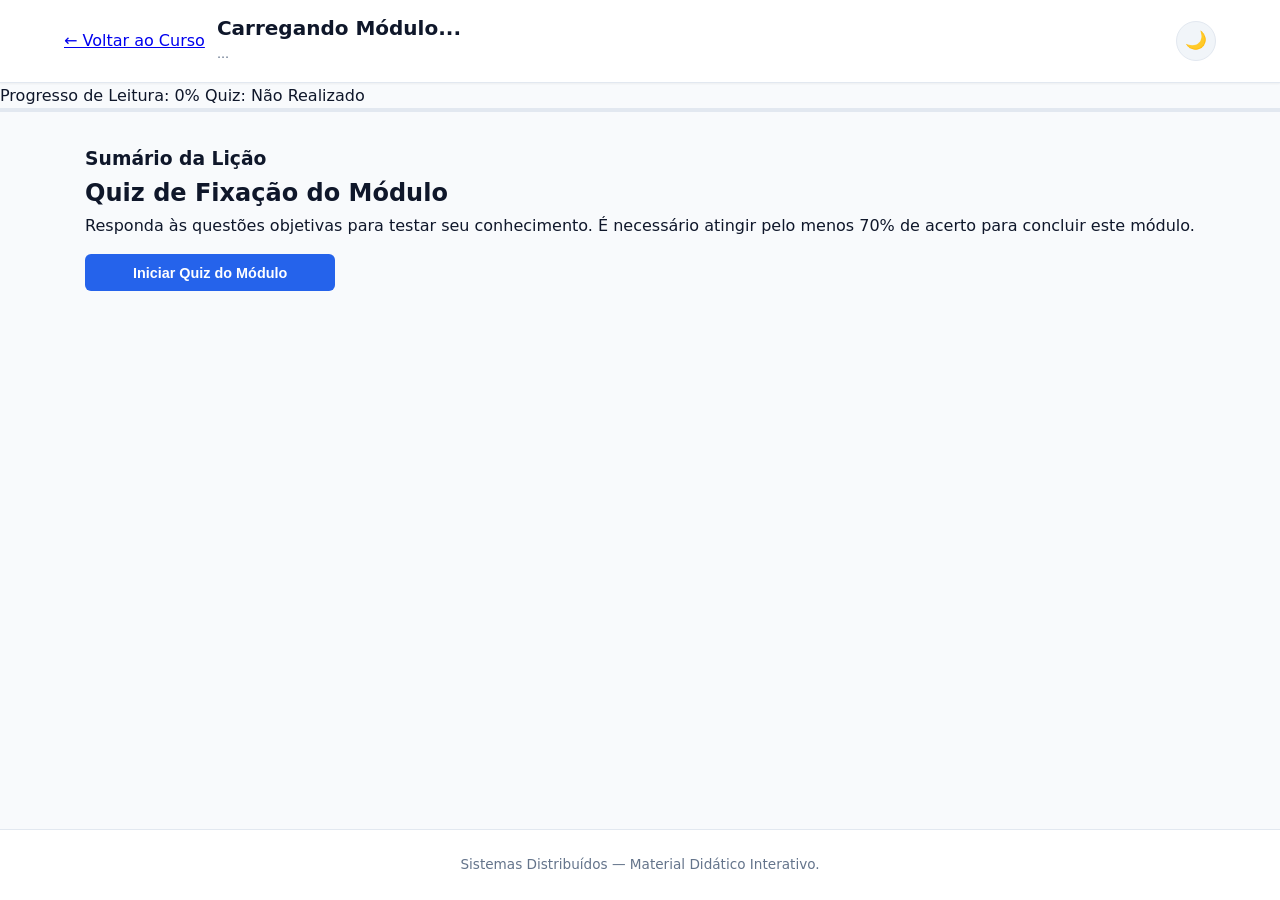
==== modulo.html @ 587e87c5 "feat: Adicionar estrutura inicial para modulo.html" ====
<!DOCTYPE html>
<html lang="pt-BR" data-theme="light">
<head>
    <meta charset="UTF-8">
    <meta name="viewport" content="width=device-width, initial-scale=1.0">
    <title>Módulo de Estudo — Sistemas Distribuídos</title>
    <link rel="stylesheet" href="css/style.css">
    <link rel="stylesheet" href="css/components.css">
</head>
<body>

    <!-- Header com Navegação de Retorno -->
    <header class="main-header">
        <div class="header-container">
            <div class="brand">
                <a href="index.html" class="btn-back" title="Voltar ao Dashboard">← Voltar ao Curso</a>
                <div class="brand-text">
                    <h1 id="module-page-title">Carregando Módulo...</h1>
                    <span id="module-page-subtitle" class="brand-sub">...</span>
                </div>
            </div>

            <div class="header-actions">
                <button id="theme-toggle" class="btn-icon" aria-label="Alternar modo escuro">
                    <span class="theme-icon">🌙</span>
                </button>
            </div>
        </div>
    </header>

    <!-- Barra de Progresso de Leitura do Módulo -->
    <div class="sticky-progress-container">
        <div class="progress-info-bar">
            <span id="reading-status">Progresso de Leitura: 0%</span>
            <span id="quiz-status-badge" class="status-badge">Quiz: Não Realizado</span>
        </div>
        <div class="progress-bar-bg" style="height: 4px; border-radius: 0;">
            <div id="reading-progress-fill" class="progress-bar-fill" style="width: 0%;"></div>
        </div>
    </div>

    <!-- Conteúdo Principal da Lição -->
    <main class="main-container module-reading-container">
        <div class="module-layout">
            <!-- Sumário Lateral / Navegação do Conteúdo -->
            <aside class="module-sidebar">
                <div class="sidebar-card">
                    <h3>Sumário da Lição</h3>
                    <nav id="module-toc" class="toc-nav">
                        <!-- Links gerados dinamicamente via JS -->
                    </nav>
                </div>
            </aside>

            <!-- Artigo com o Conteúdo Didático -->
            <article class="module-content">
                <div id="sections-wrapper">
                    <!-- Seções do Módulo injetadas dinamicamente -->
                </div>

                <!-- Seção do Quiz do Módulo -->
                <section id="module-quiz-section" class="quiz-section-container">
                    <div class="quiz-header">
                        <h2>Quiz de Fixação do Módulo</h2>
                        <p>Responda às questões objetivas para testar seu conhecimento. É necessário atingir pelo menos 70% de acerto para concluir este módulo.</p>
                    </div>
                    <div id="quiz-container">
                        <!-- Quiz e questões injetados dinamicamente -->
                        <button id="btn-start-quiz" class="btn-primary" style="max-width: 250px; margin-top: 1rem;">
                            Iniciar Quiz do Módulo
                        </button>
                    </div>
                </section>
            </article>
        </div>
    </main>

    <footer class="main-footer">
        <div class="footer-container">
            <p>Sistemas Distribuídos — Material Didático Interativo.</p>
        </div>
    </footer>

    <!-- Scripts em Ordem de Dependência -->
    <script src="js/progress.js"></script>
    <script src="js/data-course.js"></script>
    <script src="js/data-questions.js"></script>
    <script src="js/quiz-engine.js"></script>
    <script src="js/modulo-app.js"></script>
</body>
</html>
---- css/style.css ----
/* ==========================================================================
   1. VARIÁVEIS CSS E DESIGN SYSTEM (MODO CLARO E ESCURO)
   ========================================================================== */
:root {
    /* Cores de Fundo */
    --bg-primary: #f8fafc;
    --bg-card: #ffffff;
    --bg-header: #ffffff;
    --bg-secondary: #f1f5f9;
    
    /* Cores de Texto */
    --text-primary: #0f172a;
    --text-secondary: #475569;
    --text-muted: #64748b;
    
    /* Cores da Marca e Ações */
    --primary-color: #2563eb;
    --primary-hover: #1d4ed8;
    --primary-light: #eff6ff;
    
    /* Status e Feedback */
    --success-color: #16a34a;
    --success-light: #f0fdf4;
    --warning-color: #d97706;
    --warning-light: #fffbeb;
    --danger-color: #dc2626;
    --danger-light: #fef2f2;
    
    /* Bordas e Sombras */
    --border-color: #e2e8f0;
    --border-hover: #cbd5e1;
    --shadow-sm: 0 1px 2px 0 rgba(0, 0, 0, 0.05);
    --shadow-md: 0 4px 6px -1px rgba(0, 0, 0, 0.1), 0 2px 4px -1px rgba(0, 0, 0, 0.06);
    --shadow-lg: 0 10px 15px -3px rgba(0, 0, 0, 0.1), 0 4px 6px -2px rgba(0, 0, 0, 0.05);
    
    /* Transições e Raios de Borda */
    --radius-sm: 6px;
    --radius-md: 10px;
    --radius-lg: 16px;
    --transition-fast: 0.2s ease;
    --transition-normal: 0.3s ease;
}

[data-theme="dark"] {
    --bg-primary: #0f172a;
    --bg-card: #1e293b;
    --bg-header: #1e293b;
    --bg-secondary: #334155;
    
    --text-primary: #f8fafc;
    --text-secondary: #cbd5e1;
    --text-muted: #94a3b8;
    
    --primary-color: #3b82f6;
    --primary-hover: #60a5fa;
    --primary-light: #1e3a8a;
    
    --success-color: #22c55e;
    --success-light: #14532d;
    --warning-color: #f59e0b;
    --warning-light: #78350f;
    --danger-color: #ef4444;
    --danger-light: #7f1d1d;
    
    --border-color: #334155;
    --border-hover: #475569;
    --shadow-sm: 0 1px 2px 0 rgba(0, 0, 0, 0.3);
    --shadow-md: 0 4px 6px -1px rgba(0, 0, 0, 0.4);
    --shadow-lg: 0 10px 15px -3px rgba(0, 0, 0, 0.5);
}

/* ==========================================================================
   2. RESET E ESTILOS BASE
   ========================================================================== */
* {
    margin: 0;
    padding: 0;
    box-sizing: border-box;
}

body {
    font-family: system-ui, -apple-system, BlinkMacSystemFont, 'Segoe UI', Roboto, Oxygen, Ubuntu, Cantarell, sans-serif;
    background-color: var(--bg-primary);
    color: var(--text-primary);
    line-height: 1.6;
    transition: background-color var(--transition-normal), color var(--transition-normal);
    min-height: 100vh;
    display: flex;
    flex-direction: column;
}

/* Acessibilidade - Foco Visível */
:focus-visible {
    outline: 3px solid var(--primary-color);
    outline-offset: 2px;
}

/* ==========================================================================
   3. HEADER PRINCIPAL E BARRA DE NAVEGAÇÃO
   ========================================================================== */
.main-header {
    background-color: var(--bg-header);
    border-bottom: 1px solid var(--border-color);
    position: sticky;
    top: 0;
    z-index: 100;
    box-shadow: var(--shadow-sm);
}

.header-container {
    max-width: 1200px;
    margin: 0 auto;
    padding: 1rem 1.5rem;
    display: flex;
    justify-content: space-between;
    align-items: center;
}

.brand {
    display: flex;
    align-items: center;
    gap: 0.75rem;
}

.brand-icon {
    font-size: 1.8rem;
}

.brand-text h1 {
    font-size: 1.25rem;
    font-weight: 700;
    line-height: 1.2;
    color: var(--text-primary);
}

.brand-sub {
    font-size: 0.8rem;
    color: var(--text-muted);
}

.header-actions {
    display: flex;
    align-items: center;
    gap: 0.75rem;
}

/* Botões utilitários do header */
.btn-icon {
    background: var(--bg-secondary);
    border: 1px solid var(--border-color);
    color: var(--text-primary);
    width: 40px;
    height: 40px;
    border-radius: 50%;
    display: flex;
    align-items: center;
    justify-content: center;
    cursor: pointer;
    font-size: 1.1rem;
    transition: background-color var(--transition-fast);
}

.btn-icon:hover {
    background-color: var(--border-color);
}

.btn-outline-danger {
    background: transparent;
    border: 1px solid var(--danger-color);
    color: var(--danger-color);
    padding: 0.4rem 0.8rem;
    border-radius: var(--radius-sm);
    font-size: 0.85rem;
    font-weight: 600;
    cursor: pointer;
    transition: all var(--transition-fast);
}

.btn-outline-danger:hover {
    background-color: var(--danger-color);
    color: #ffffff;
}

/* ==========================================================================
   4. LAYOUT PRINCIPAL E HERO CARD
   ========================================================================== */
.main-container {
    max-width: 1200px;
    margin: 2rem auto;
    padding: 0 1.5rem;
    flex: 1;
}

.hero-card {
    background-color: var(--bg-card);
    border: 1px solid var(--border-color);
    border-radius: var(--radius-lg);
    padding: 2rem;
    box-shadow: var(--shadow-md);
    display: grid;
    grid-template-columns: 1fr 340px;
    gap: 2rem;
    align-items: center;
    margin-bottom: 2.5rem;
}

.hero-content h2 {
    font-size: 1.75rem;
    color: var(--text-primary);
    margin-bottom: 0.75rem;
}

.hero-content p {
    color: var(--text-secondary);
    font-size: 1rem;
    margin-bottom: 1.5rem;
}

.hero-instructions {
    display: flex;
    flex-direction: column;
    gap: 0.75rem;
}

.instruction-item {
    display: flex;
    align-items: center;
    gap: 0.75rem;
    font-size: 0.9rem;
    color: var(--text-secondary);
}

.step-num {
    background-color: var(--primary-light);
    color: var(--primary-color);
    font-weight: 700;
    width: 28px;
    height: 28px;
    border-radius: 50%;
    display: flex;
    align-items: center;
    justify-content: center;
    flex-shrink: 0;
}

/* Painel do Progresso Global */
.global-progress-card {
    background-color: var(--bg-secondary);
    border: 1px solid var(--border-color);
    border-radius: var(--radius-md);
    padding: 1.5rem;
    text-align: center;
}

.global-progress-card h3 {
    font-size: 1.1rem;
    margin-bottom: 1rem;
    color: var(--text-primary);
}

.progress-circle-container {
    margin: 0 auto 1rem auto;
}

.progress-text-display span {
    display: block;
    font-size: 2.5rem;
    font-weight: 800;
    color: var(--primary-color);
    line-height: 1;
}

.progress-text-display small {
    font-size: 0.85rem;
    color: var(--text-muted);
}

.progress-bar-wrapper {
    margin-bottom: 1.25rem;
}

.progress-bar-bg {
    background-color: var(--border-color);
    height: 10px;
    border-radius: 5px;
    overflow: hidden;
}

.progress-bar-fill {
    background-color: var(--primary-color);
    height: 100%;
    transition: width 0.5s ease-in-out;
}

.stats-summary {
    display: grid;
    grid-template-columns: 1fr 1fr;
    gap: 0.75rem;
    border-top: 1px solid var(--border-color);
    padding-top: 1rem;
}

.stat-box {
    display: flex;
    flex-direction: column;
}

.stat-number {
    font-weight: 700;
    font-size: 1.1rem;
    color: var(--text-primary);
}

.stat-label {
    font-size: 0.75rem;
    color: var(--text-muted);
}

/* ==========================================================================
   5. GRADE DE MÓDULOS E CARDS INDIVIDUAIS
   ========================================================================== */
.modules-section {
    margin-bottom: 3rem;
}

.section-title-group {
    margin-bottom: 1.5rem;
}

.section-title-group h2 {
    font-size: 1.5rem;
    color: var(--text-primary);
}

.section-title-group p {
    color: var(--text-muted);
    font-size: 0.95rem;
}

.modules-grid {
    display: grid;
    grid-template-columns: repeat(auto-fit, minmax(270px, 1fr));
    gap: 1.5rem;
}

.module-card {
    background-color: var(--bg-card);
    border: 1px solid var(--border-color);
    border-radius: var(--radius-md);
    padding: 1.5rem;
    display: flex;
    flex-direction: column;
    justify-content: space-between;
    transition: transform var(--transition-fast), box-shadow var(--transition-fast), border-color var(--transition-fast);
}

.module-card:hover {
    transform: translateY(-3px);
    box-shadow: var(--shadow-lg);
    border-color: var(--border-hover);
}

.module-card-header {
    display: flex;
    justify-content: space-between;
    align-items: flex-start;
    margin-bottom: 1rem;
}

.module-number {
    font-size: 0.8rem;
    font-weight: 700;
    text-transform: uppercase;
    color: var(--primary-color);
    background-color: var(--primary-light);
    padding: 0.25rem 0.6rem;
    border-radius: var(--radius-sm);
}

.module-status-badge {
    font-size: 0.75rem;
    font-weight: 600;
    padding: 0.25rem 0.6rem;
    border-radius: 12px;
}

.status-pendente {
    background-color: var(--bg-secondary);
    color: var(--text-muted);
}

.status-andamento {
    background-color: var(--warning-light);
    color: var(--warning-color);
}

.status-concluido {
    background-color: var(--success-light);
    color: var(--success-color);
}

.module-title {
    font-size: 1.15rem;
    color: var(--text-primary);
    margin-bottom: 0.5rem;
    line-height: 1.3;
}

.module-description {
    font-size: 0.88rem;
    color: var(--text-secondary);
    margin-bottom: 1.25rem;
    display: -webkit-box;
    -webkit-line-clamp: 3;
    line-clamp: 3;
    -webkit-box-orient: vertical;
    overflow: hidden;
}

.module-card-footer {
    border-top: 1px solid var(--border-color);
    padding-top: 1rem;
}

.module-progress-info {
    display: flex;
    justify-content: space-between;
    font-size: 0.8rem;
    color: var(--text-muted);
    margin-bottom: 0.4rem;
}

.btn-primary {
    display: inline-block;
    width: 100%;
    text-align: center;
    background-color: var(--primary-color);
    color: #ffffff;
    padding: 0.65rem 1rem;
    border-radius: var(--radius-sm);
    font-weight: 600;
    font-size: 0.9rem;
    text-decoration: none;
    border: none;
    cursor: pointer;
    transition: background-color var(--transition-fast);
}

.btn-primary:hover {
    background-color: var(--primary-hover);
}

.btn-primary.disabled {
    background-color: var(--border-color);
    color: var(--text-muted);
    cursor: not-allowed;
    pointer-events: none;
}

/* ==========================================================================
   6. SEÇÃO E CARD DO SIMULADO FINAL
   ========================================================================== */
.exam-card {
    background-color: var(--bg-card);
    border: 2px dashed var(--border-color);
    border-radius: var(--radius-lg);
    padding: 2rem;
    display: flex;
    justify-content: space-between;
    align-items: center;
    gap: 2rem;
    position: relative;
    transition: all var(--transition-normal);
}

.exam-card.unlocked {
    border-style: solid;
    border-color: var(--success-color);
    background-color: var(--success-light);
}

.exam-badge {
    position: absolute;
    top: -12px;
    left: 24px;
    background-color: var(--bg-secondary);
    color: var(--text-muted);
    border: 1px solid var(--border-color);
    padding: 0.2rem 0.8rem;
    border-radius: 12px;
    font-size: 0.8rem;
    font-weight: 700;
}

.exam-card.unlocked .exam-badge {
    background-color: var(--success-color);
    color: #ffffff;
    border-color: var(--success-color);
}

.exam-content h3 {
    font-size: 1.3rem;
    color: var(--text-primary);
    margin-bottom: 0.5rem;
}

.exam-content p {
    color: var(--text-secondary);
    font-size: 0.92rem;
    max-width: 750px;
}

.exam-action {
    min-width: 220px;
}

/* ==========================================================================
   7. RODAPÉ
   ========================================================================== */
.main-footer {
    background-color: var(--bg-header);
    border-top: 1px solid var(--border-color);
    padding: 1.5rem;
    text-align: center;
    color: var(--text-muted);
    font-size: 0.85rem;
    margin-top: auto;
}

/* ==========================================================================
   8. RESPONSIVIDADE E MEDIA QUERIES (390px, 768px, 1440px)
   ========================================================================== */

/* Tablets (até 768px) */
@media (max-width: 768px) {
    .hero-card {
        grid-template-columns: 1fr;
        padding: 1.5rem;
    }
    
    .exam-card {
        flex-direction: column;
        align-items: flex-start;
    }
    
    .exam-action {
        width: 100%;
    }
}

/* Celulares (390px e menores) */
@media (max-width: 390px) {
    .header-container {
        padding: 0.8rem 1rem;
    }
    
    .brand-text h1 {
        font-size: 1.05rem;
    }
    
    .brand-sub {
        display: none;
    }
    
    .main-container {
        padding: 0 1rem;
        margin: 1.2rem auto;
    }
    
    .hero-content h2 {
        font-size: 1.4rem;
    }
    
    .modules-grid {
        grid-template-columns: 1fr;
    }
}
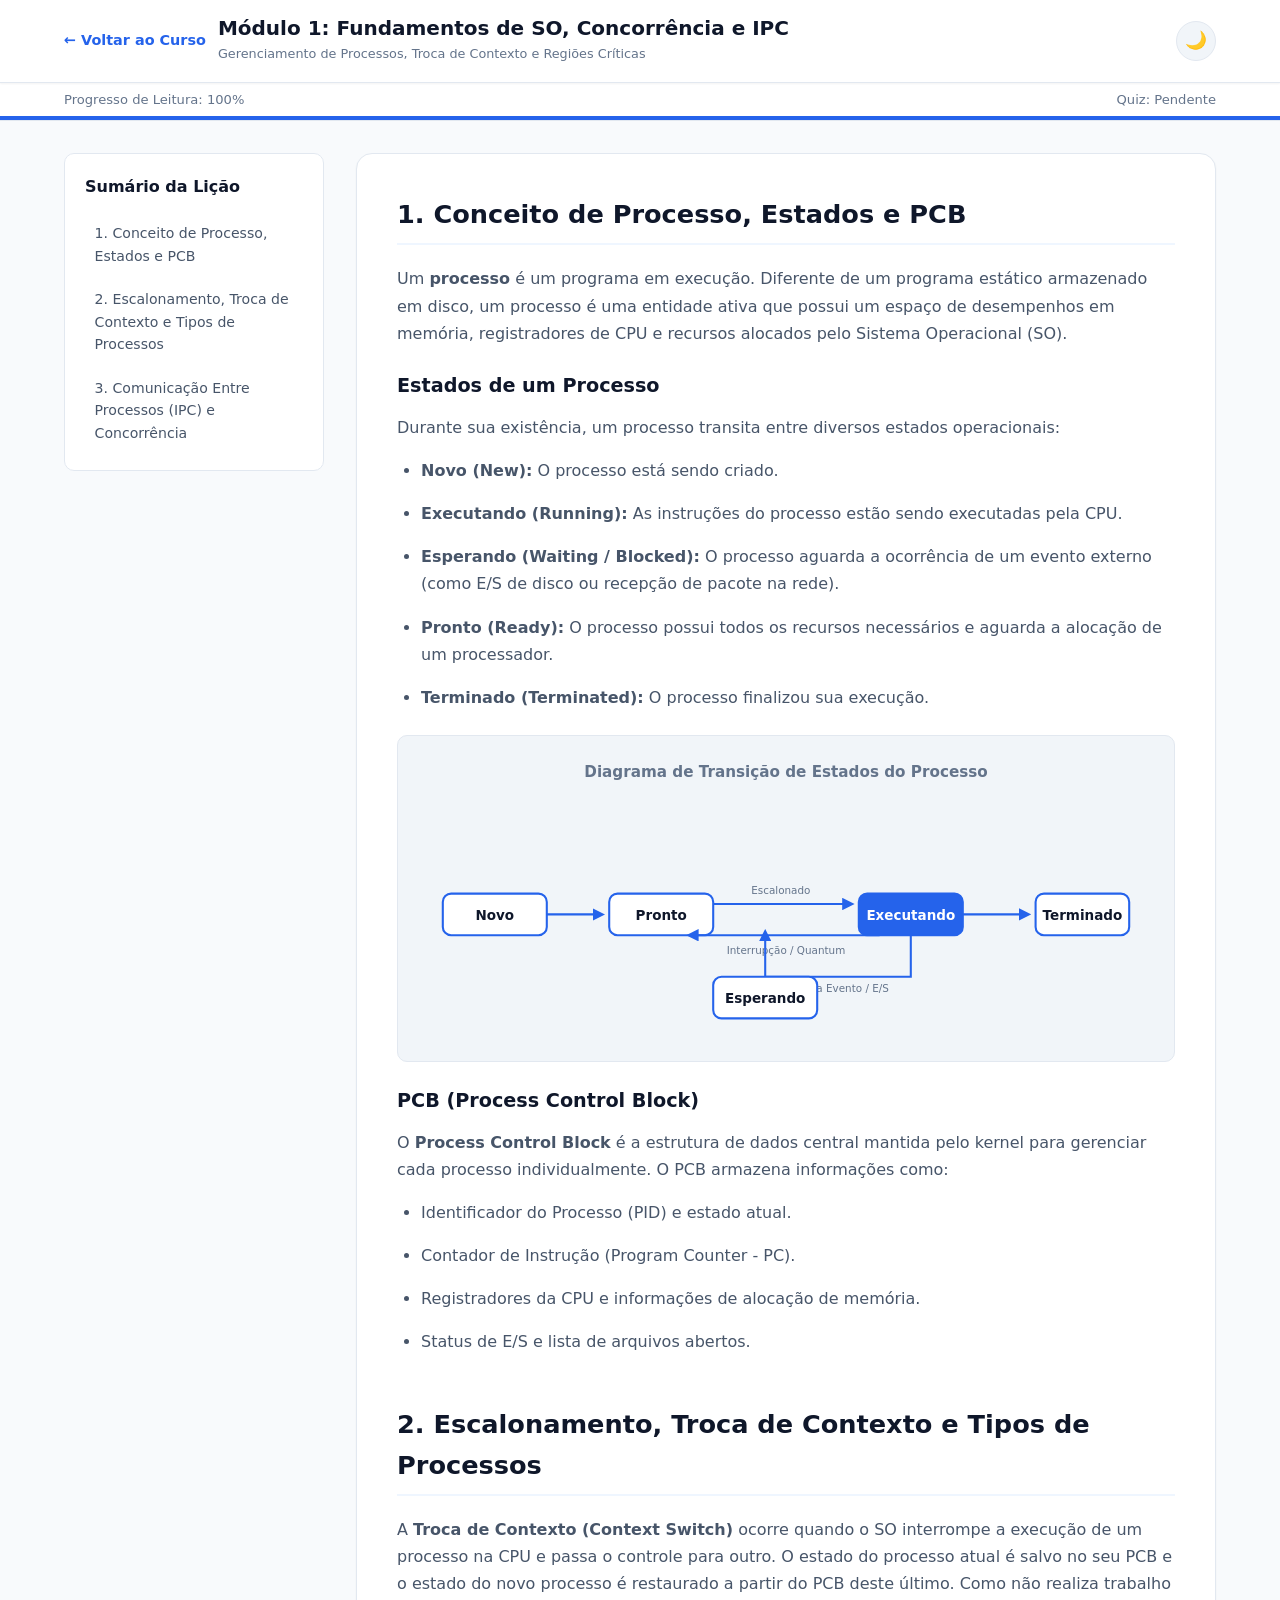
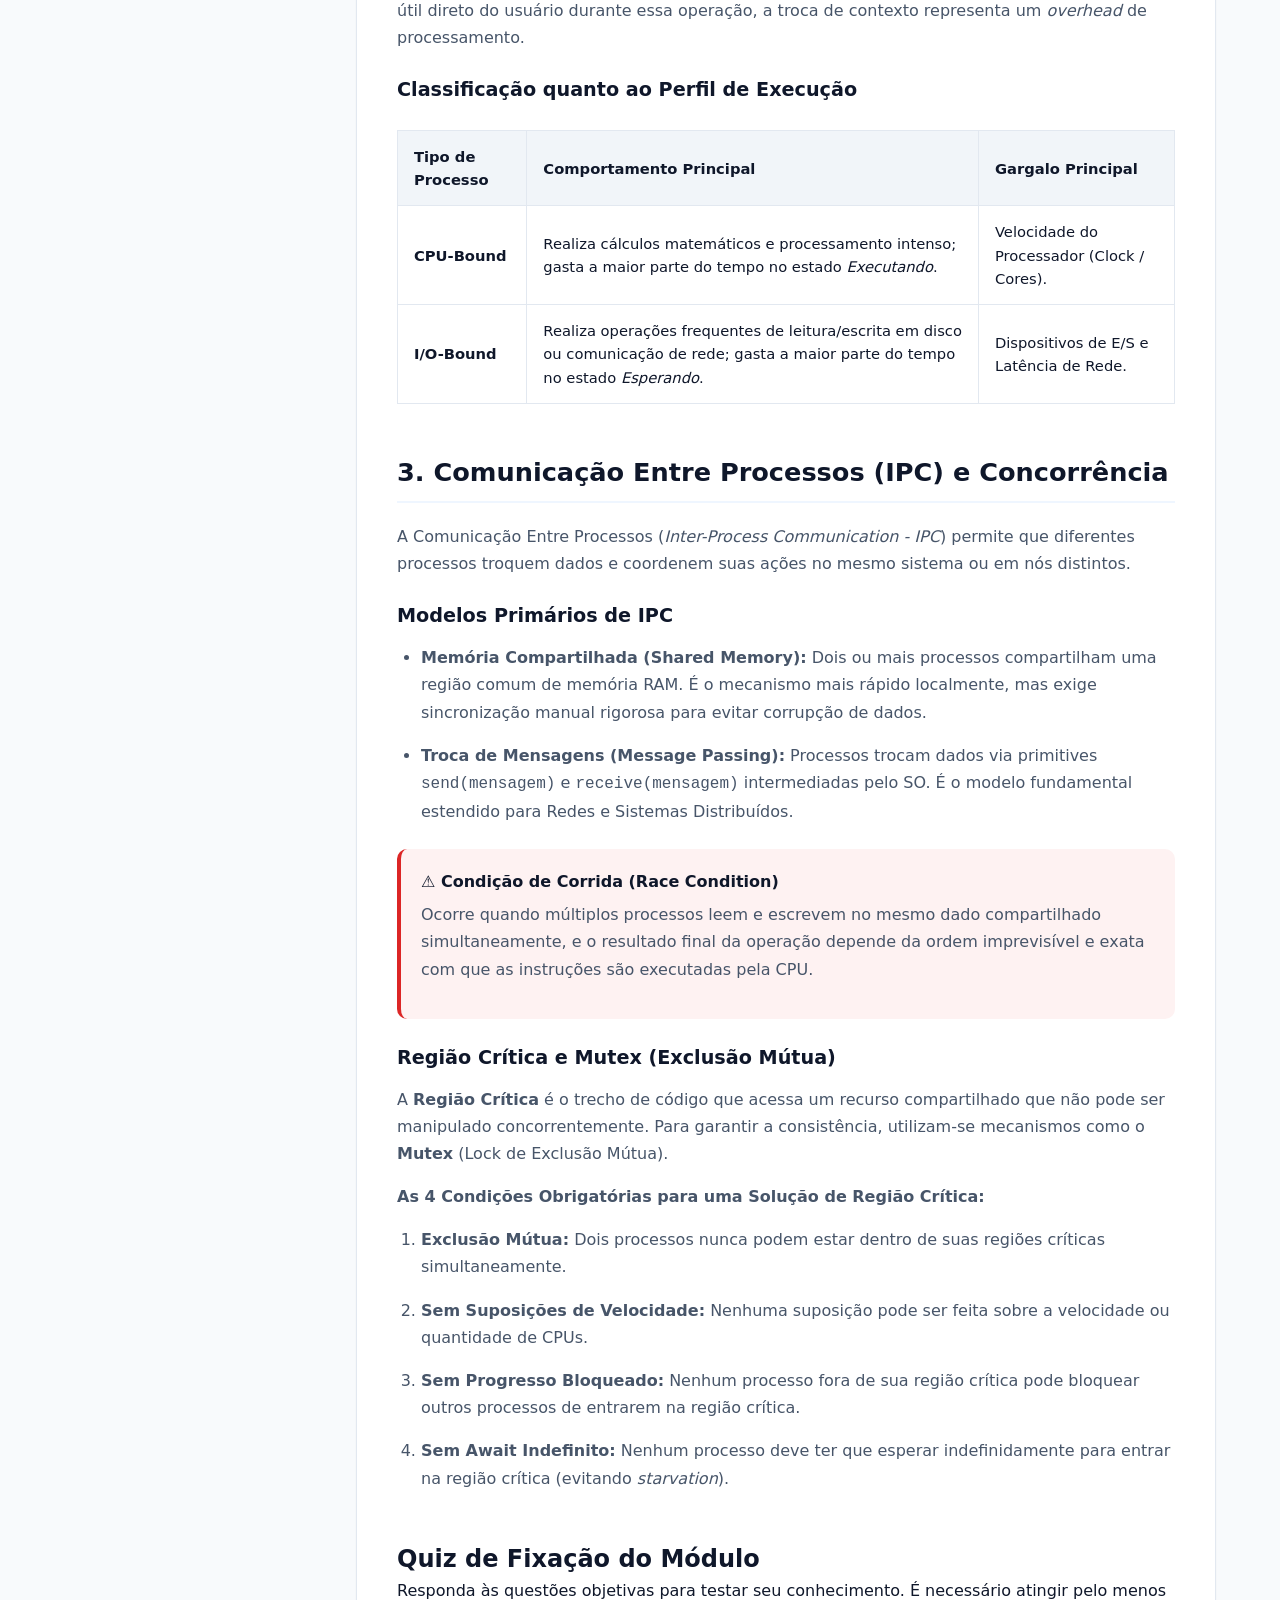
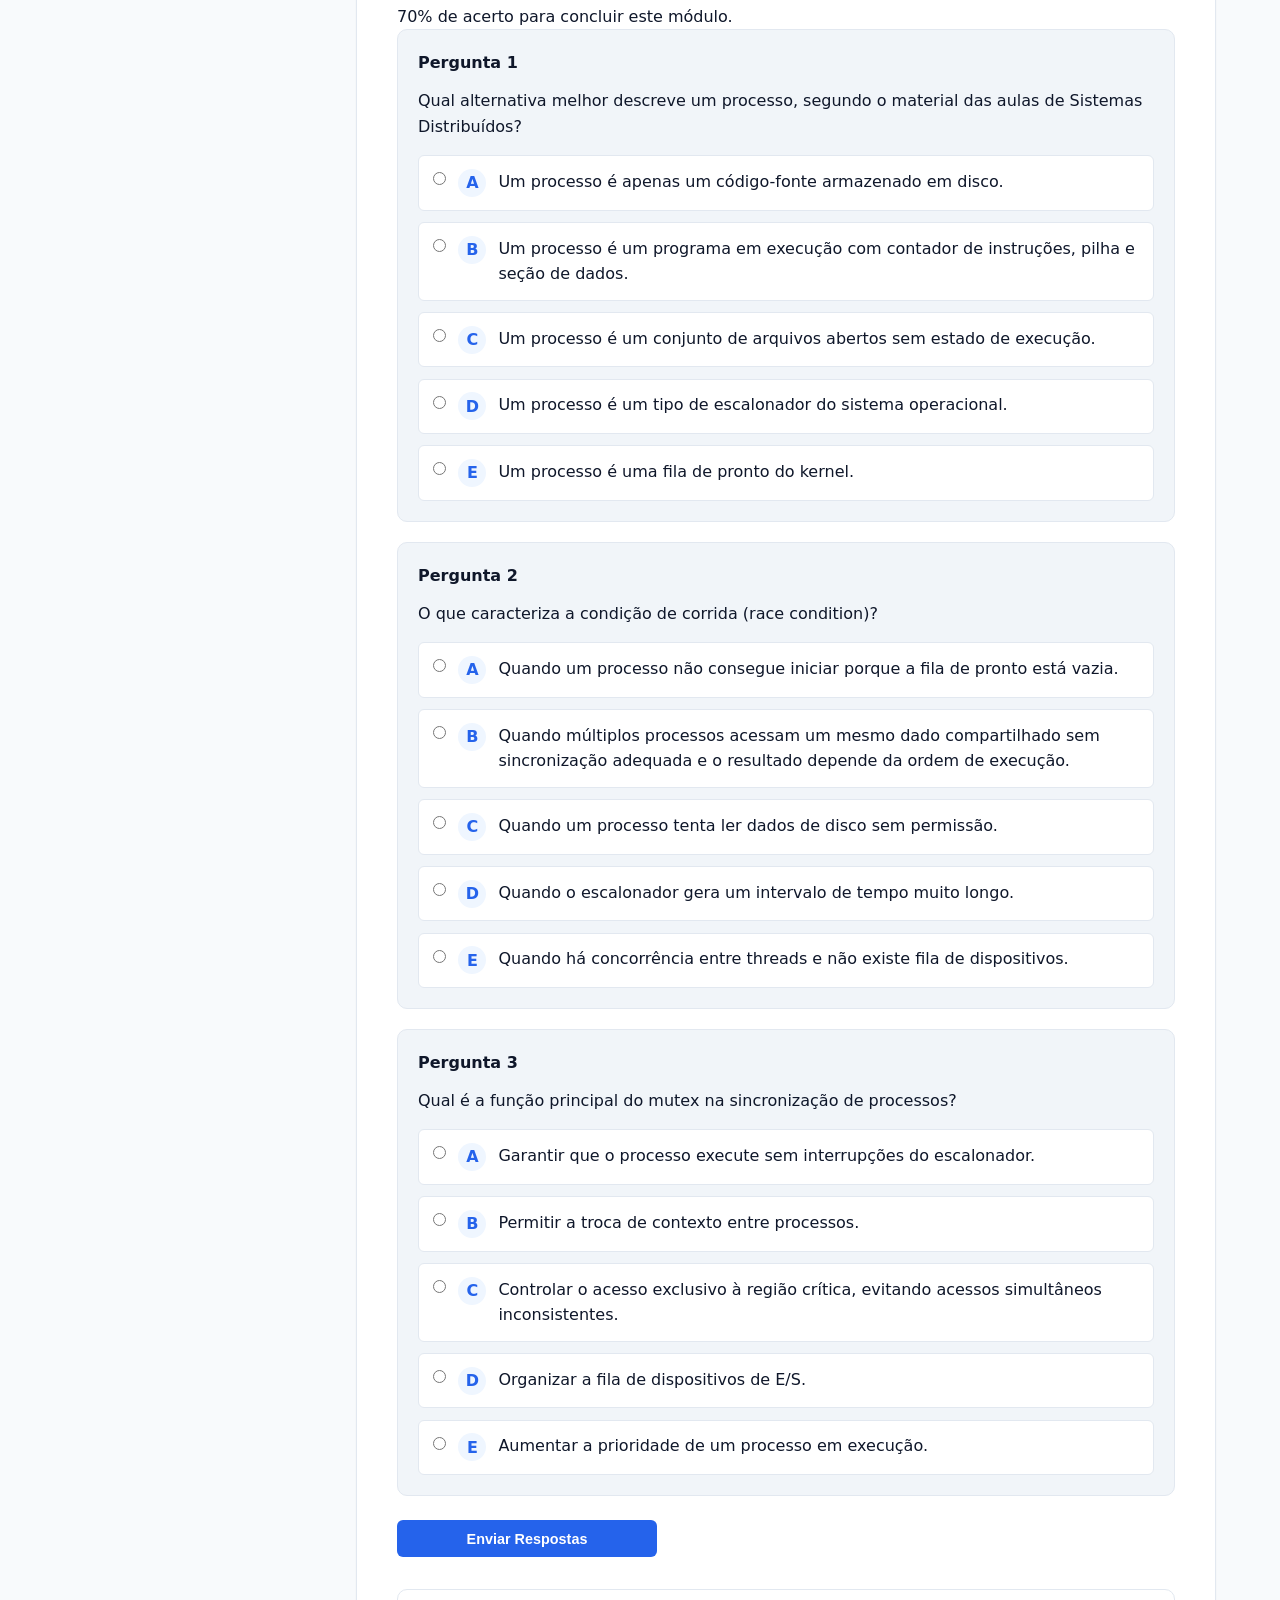
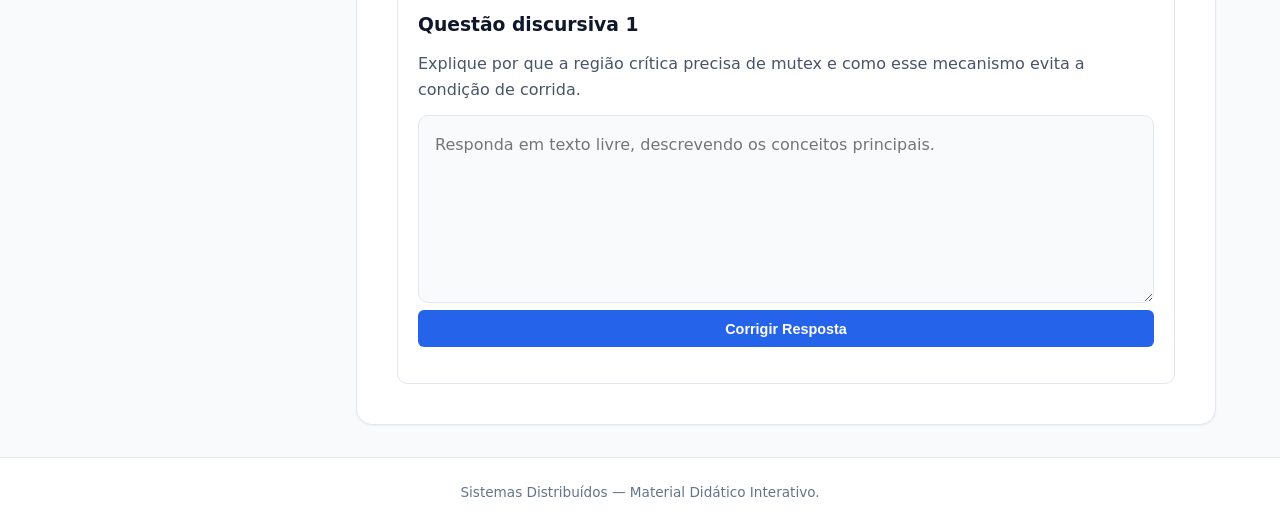
==== commit 16db19f8: "feat: Adicionar página do exame final para o curso de Sistemas Distribuídos, com alternância de tema" ====
--- a/modulo.html
+++ b/modulo.html
@@ -5,7 +5,7 @@
     <meta name="viewport" content="width=device-width, initial-scale=1.0">
     <title>Módulo de Estudo — Sistemas Distribuídos</title>
     <link rel="stylesheet" href="css/style.css">
-    <link rel="stylesheet" href="css/components.css">
+    <link rel="stylesheet" href="css/componentes.css">
 </head>
 <body>
 
@@ -85,6 +85,7 @@
     <script src="js/progress.js"></script>
     <script src="js/data-course.js"></script>
     <script src="js/data-questions.js"></script>
+    <script src="js/discursive-engine.js"></script>
     <script src="js/quiz-engine.js"></script>
     <script src="js/modulo-app.js"></script>
 </body>
--- a/css/style.css
+++ b/css/style.css
@@ -575,3 +575,279 @@
         grid-template-columns: 1fr;
     }
 }
+
+/* ==========================================================================
+   9. QUIZ, SIMULADO FINAL E FEEDBACK DISCURSIVO
+   ========================================================================== */
+.hidden {
+    display: none !important;
+}
+
+.quiz-form {
+    display: grid;
+    gap: 1.5rem;
+}
+
+.quiz-list {
+    display: grid;
+    gap: 1.25rem;
+}
+
+.question-card {
+    background-color: var(--bg-secondary);
+    border: 1px solid var(--border-color);
+    border-radius: var(--radius-md);
+    padding: 1.25rem;
+}
+
+.question-card h3 {
+    font-size: 1rem;
+    margin-bottom: 0.75rem;
+    color: var(--text-primary);
+}
+
+.question-card p {
+    color: var(--text-primary);
+    margin-bottom: 1rem;
+    line-height: 1.6;
+}
+
+.options-list {
+    display: grid;
+    gap: 0.7rem;
+}
+
+.option-item {
+    display: flex;
+    align-items: flex-start;
+    gap: 0.75rem;
+    padding: 0.8rem 0.9rem;
+    background-color: var(--bg-card);
+    border: 1px solid var(--border-color);
+    border-radius: var(--radius-sm);
+    color: var(--text-primary);
+    cursor: pointer;
+}
+
+.option-item input {
+    margin-top: 0.2rem;
+    accent-color: var(--primary-color);
+}
+
+.option-letter {
+    min-width: 28px;
+    height: 28px;
+    display: inline-flex;
+    align-items: center;
+    justify-content: center;
+    border-radius: 50%;
+    background-color: var(--primary-light);
+    color: var(--primary-color);
+    font-weight: 700;
+}
+
+.quiz-submit-btn {
+    width: 100%;
+    max-width: 260px;
+}
+
+.quiz-result-box {
+    margin-top: 1rem;
+    display: grid;
+    gap: 1rem;
+}
+
+.quiz-summary {
+    padding: 1rem 1.1rem;
+    border-radius: var(--radius-md);
+    border: 1px solid transparent;
+}
+
+.quiz-summary.success {
+    background-color: var(--success-light);
+    border-color: rgba(34, 197, 94, 0.3);
+    color: var(--text-primary);
+}
+
+.quiz-summary.warning {
+    background-color: var(--warning-light);
+    border-color: rgba(245, 158, 11, 0.3);
+    color: var(--text-primary);
+}
+
+.result-item {
+    padding: 1rem;
+    border: 1px solid var(--border-color);
+    border-radius: var(--radius-sm);
+    background-color: var(--bg-card);
+}
+
+.result-item.correct {
+    border-left: 4px solid var(--success-color);
+}
+
+.result-item.incorrect {
+    border-left: 4px solid var(--danger-color);
+}
+
+.result-item p {
+    margin: 0.35rem 0;
+    color: var(--text-primary);
+}
+
+.discursive-quiz-block {
+    display: grid;
+    gap: 1.25rem;
+    margin-top: 2rem;
+}
+
+.discursive-card {
+    background-color: var(--bg-card);
+    border: 1px solid var(--border-color);
+    border-radius: var(--radius-md);
+    padding: 1.25rem;
+}
+
+.discursive-card h3 {
+    margin-bottom: 0.7rem;
+    color: var(--text-primary);
+}
+
+.discursive-card p {
+    color: var(--text-secondary);
+    margin-bottom: 0.8rem;
+}
+
+.discursive-card textarea {
+    width: 100%;
+    min-height: 180px;
+    max-height: 420px;
+    padding: 1rem;
+    border-radius: var(--radius-md);
+    border: 1px solid var(--border-color);
+    background-color: var(--bg-primary);
+    color: var(--text-primary);
+    font: inherit;
+    font-size: 16px;
+    resize: vertical;
+    line-height: 1.6;
+    transition: border-color var(--transition-fast), box-shadow var(--transition-fast);
+}
+
+.discursive-card textarea:focus {
+    border-color: var(--primary-color);
+    box-shadow: 0 0 0 3px rgba(37, 99, 235, 0.12);
+}
+
+.discursive-feedback {
+    margin-top: 1rem;
+}
+
+.alert {
+    padding: 1rem;
+    border-radius: var(--radius-md);
+    border: 1px solid transparent;
+}
+
+.alert.success {
+    background-color: var(--success-light);
+    border-color: rgba(34, 197, 94, 0.35);
+    color: var(--text-primary);
+}
+
+.alert.warning {
+    background-color: var(--warning-light);
+    border-color: rgba(245, 158, 11, 0.35);
+    color: var(--text-primary);
+}
+
+.alert.error {
+    background-color: var(--danger-light);
+    border-color: rgba(220, 38, 38, 0.3);
+    color: var(--text-primary);
+}
+
+.empty-state {
+    color: var(--text-muted);
+    font-style: italic;
+}
+
+.exam-page-container {
+    padding-top: 1rem;
+}
+
+.exam-shell {
+    background-color: var(--bg-card);
+    border: 1px solid var(--border-color);
+    border-radius: var(--radius-lg);
+    box-shadow: var(--shadow-md);
+    padding: 2rem;
+}
+
+.exam-head {
+    margin-bottom: 2rem;
+}
+
+.exam-head h2 {
+    margin-bottom: 0.75rem;
+    color: var(--text-primary);
+}
+
+.exam-head p {
+    color: var(--text-secondary);
+}
+
+.exam-badge-final {
+    position: static;
+    display: inline-flex;
+    margin-bottom: 1rem;
+    background-color: var(--primary-light);
+    color: var(--primary-color);
+    border-color: transparent;
+}
+
+.exam-guard-card {
+    background-color: var(--bg-card);
+    border: 1px solid var(--border-color);
+    border-radius: var(--radius-lg);
+    padding: 2rem;
+    box-shadow: var(--shadow-md);
+    text-align: left;
+}
+
+.exam-guard-card h2 {
+    margin-bottom: 1rem;
+    color: var(--text-primary);
+}
+
+.exam-guard-card p {
+    margin-bottom: 1rem;
+    color: var(--text-secondary);
+}
+
+@media (max-width: 768px) {
+    .exam-shell,
+    .exam-guard-card {
+        padding: 1.25rem;
+    }
+
+    .quiz-submit-btn {
+        max-width: none;
+    }
+}
+
+@media (max-width: 390px) {
+    .question-card,
+    .discursive-card {
+        padding: 1rem;
+    }
+
+    .option-item {
+        padding: 0.7rem 0.8rem;
+    }
+
+    .discursive-card textarea {
+        min-height: 150px;
+        font-size: 16px;
+    }
+}
--- a/css/componentes.css
+++ b/css/componentes.css
@@ -0,0 +1,260 @@
+/* ==========================================================================
+   ESTILOS DOS COMPONENTES DAS LIÇÕES E LEITURA
+   ========================================================================== */
+
+/* Layout do Módulo com Sidebar */
+.module-layout {
+    display: grid;
+    grid-template-columns: 260px 1fr;
+    gap: 2rem;
+    align-items: start;
+}
+
+.sticky-progress-container {
+    position: sticky;
+    top: 61px;
+    z-index: 90;
+    background-color: var(--bg-card);
+    border-bottom: 1px solid var(--border-color);
+}
+
+.progress-info-bar {
+    max-width: 1200px;
+    margin: 0 auto;
+    padding: 0.4rem 1.5rem;
+    display: flex;
+    justify-content: space-between;
+    font-size: 0.82rem;
+    color: var(--text-muted);
+}
+
+/* Sidebar e Índice */
+.sidebar-card {
+    background-color: var(--bg-card);
+    border: 1px solid var(--border-color);
+    border-radius: var(--radius-md);
+    padding: 1.25rem;
+    position: sticky;
+    top: 110px;
+}
+
+.sidebar-card h3 {
+    font-size: 1rem;
+    margin-bottom: 1rem;
+    color: var(--text-primary);
+}
+
+.toc-nav {
+    display: flex;
+    flex-direction: column;
+    gap: 0.5rem;
+}
+
+.toc-link {
+    color: var(--text-secondary);
+    text-decoration: none;
+    font-size: 0.88rem;
+    padding: 0.4rem 0.6rem;
+    border-radius: var(--radius-sm);
+    transition: all var(--transition-fast);
+}
+
+.toc-link:hover, .toc-link.active {
+    background-color: var(--primary-light);
+    color: var(--primary-color);
+    font-weight: 600;
+}
+
+/* Artigo e Conteúdo */
+.module-content {
+    background-color: var(--bg-card);
+    border: 1px solid var(--border-color);
+    border-radius: var(--radius-lg);
+    padding: 2.5rem;
+    box-shadow: var(--shadow-sm);
+}
+
+.content-section {
+    margin-bottom: 3rem;
+    scroll-margin-top: 120px;
+}
+
+.content-section h2 {
+    font-size: 1.6rem;
+    color: var(--text-primary);
+    border-bottom: 2px solid var(--primary-light);
+    padding-bottom: 0.5rem;
+    margin-bottom: 1.25rem;
+}
+
+.content-section h3 {
+    font-size: 1.2rem;
+    color: var(--text-primary);
+    margin: 1.5rem 0 0.75rem 0;
+}
+
+.content-section p, .content-section li {
+    color: var(--text-secondary);
+    font-size: 1rem;
+    margin-bottom: 1rem;
+    line-height: 1.7;
+}
+
+.content-section ul, .content-section ol {
+    margin-left: 1.5rem;
+    margin-bottom: 1.5rem;
+}
+
+/* Highlight Boxes */
+.highlight-box {
+    padding: 1.25rem;
+    border-radius: var(--radius-md);
+    margin: 1.5rem 0;
+    border-left: 4px solid var(--primary-color);
+    background-color: var(--primary-light);
+}
+
+.highlight-box.danger {
+    border-left-color: var(--danger-color);
+    background-color: var(--danger-light);
+}
+
+.highlight-box.info {
+    border-left-color: var(--primary-color);
+    background-color: var(--primary-light);
+}
+
+.highlight-box h4 {
+    margin-bottom: 0.4rem;
+    color: var(--text-primary);
+}
+
+/* Tabelas Customizadas */
+.table-responsive {
+    overflow-x: auto;
+    margin: 1.5rem 0;
+}
+
+.custom-table {
+    width: 100%;
+    border-collapse: collapse;
+    text-align: left;
+    font-size: 0.92rem;
+}
+
+.custom-table th, .custom-table td {
+    padding: 0.85rem 1rem;
+    border: 1px solid var(--border-color);
+}
+
+.custom-table th {
+    background-color: var(--bg-secondary);
+    color: var(--text-primary);
+}
+
+/* Diagramas SVG Inline */
+.diagram-container {
+    background-color: var(--bg-secondary);
+    border: 1px solid var(--border-color);
+    border-radius: var(--radius-md);
+    padding: 1.5rem;
+    margin: 1.5rem 0;
+    text-align: center;
+}
+
+.diagram-container h4 {
+    font-size: 0.95rem;
+    color: var(--text-muted);
+    margin-bottom: 1rem;
+}
+
+.svg-diagram {
+    max-width: 100%;
+    height: auto;
+}
+
+.svg-node {
+    fill: var(--bg-card);
+    stroke: var(--primary-color);
+    stroke-width: 2;
+}
+
+.svg-node.active {
+    fill: var(--primary-color);
+}
+
+.svg-node.active + .svg-text {
+    fill: #ffffff;
+}
+
+.svg-text {
+    fill: var(--text-primary);
+    font-size: 13px;
+    font-weight: 600;
+    text-anchor: middle;
+}
+
+.svg-subtext {
+    fill: var(--text-muted);
+    font-size: 10px;
+    text-anchor: middle;
+}
+
+.svg-arrow {
+    stroke: var(--primary-color);
+    stroke-width: 2;
+    fill: none;
+}
+
+/* Pilares ACID e DFS */
+.acid-grid, .pillars-grid {
+    display: grid;
+    grid-template-columns: repeat(auto-fit, minmax(220px, 1fr));
+    gap: 1.25rem;
+    margin: 1.5rem 0;
+}
+
+.acid-card, .pillar-card {
+    background-color: var(--bg-secondary);
+    border: 1px solid var(--border-color);
+    border-radius: var(--radius-md);
+    padding: 1.25rem;
+}
+
+.pillar-card {
+    position: relative;
+    padding-top: 2rem;
+}
+
+.pillar-num {
+    position: absolute;
+    top: 10px;
+    left: 12px;
+    font-weight: 800;
+    font-size: 0.8rem;
+    color: var(--primary-color);
+    background-color: var(--primary-light);
+    padding: 0.1rem 0.5rem;
+    border-radius: 50%;
+}
+
+/* Botão de Retorno */
+.btn-back {
+    color: var(--primary-color);
+    text-decoration: none;
+    font-size: 0.9rem;
+    font-weight: 600;
+}
+
+/* Responsividade Mobile */
+@media (max-width: 768px) {
+    .module-layout {
+        grid-template-columns: 1fr;
+    }
+    .module-sidebar {
+        display: none; /* Em telas menores, esconde a barra lateral para priorizar a leitura */
+    }
+    .module-content {
+        padding: 1.5rem;
+    }
+}
